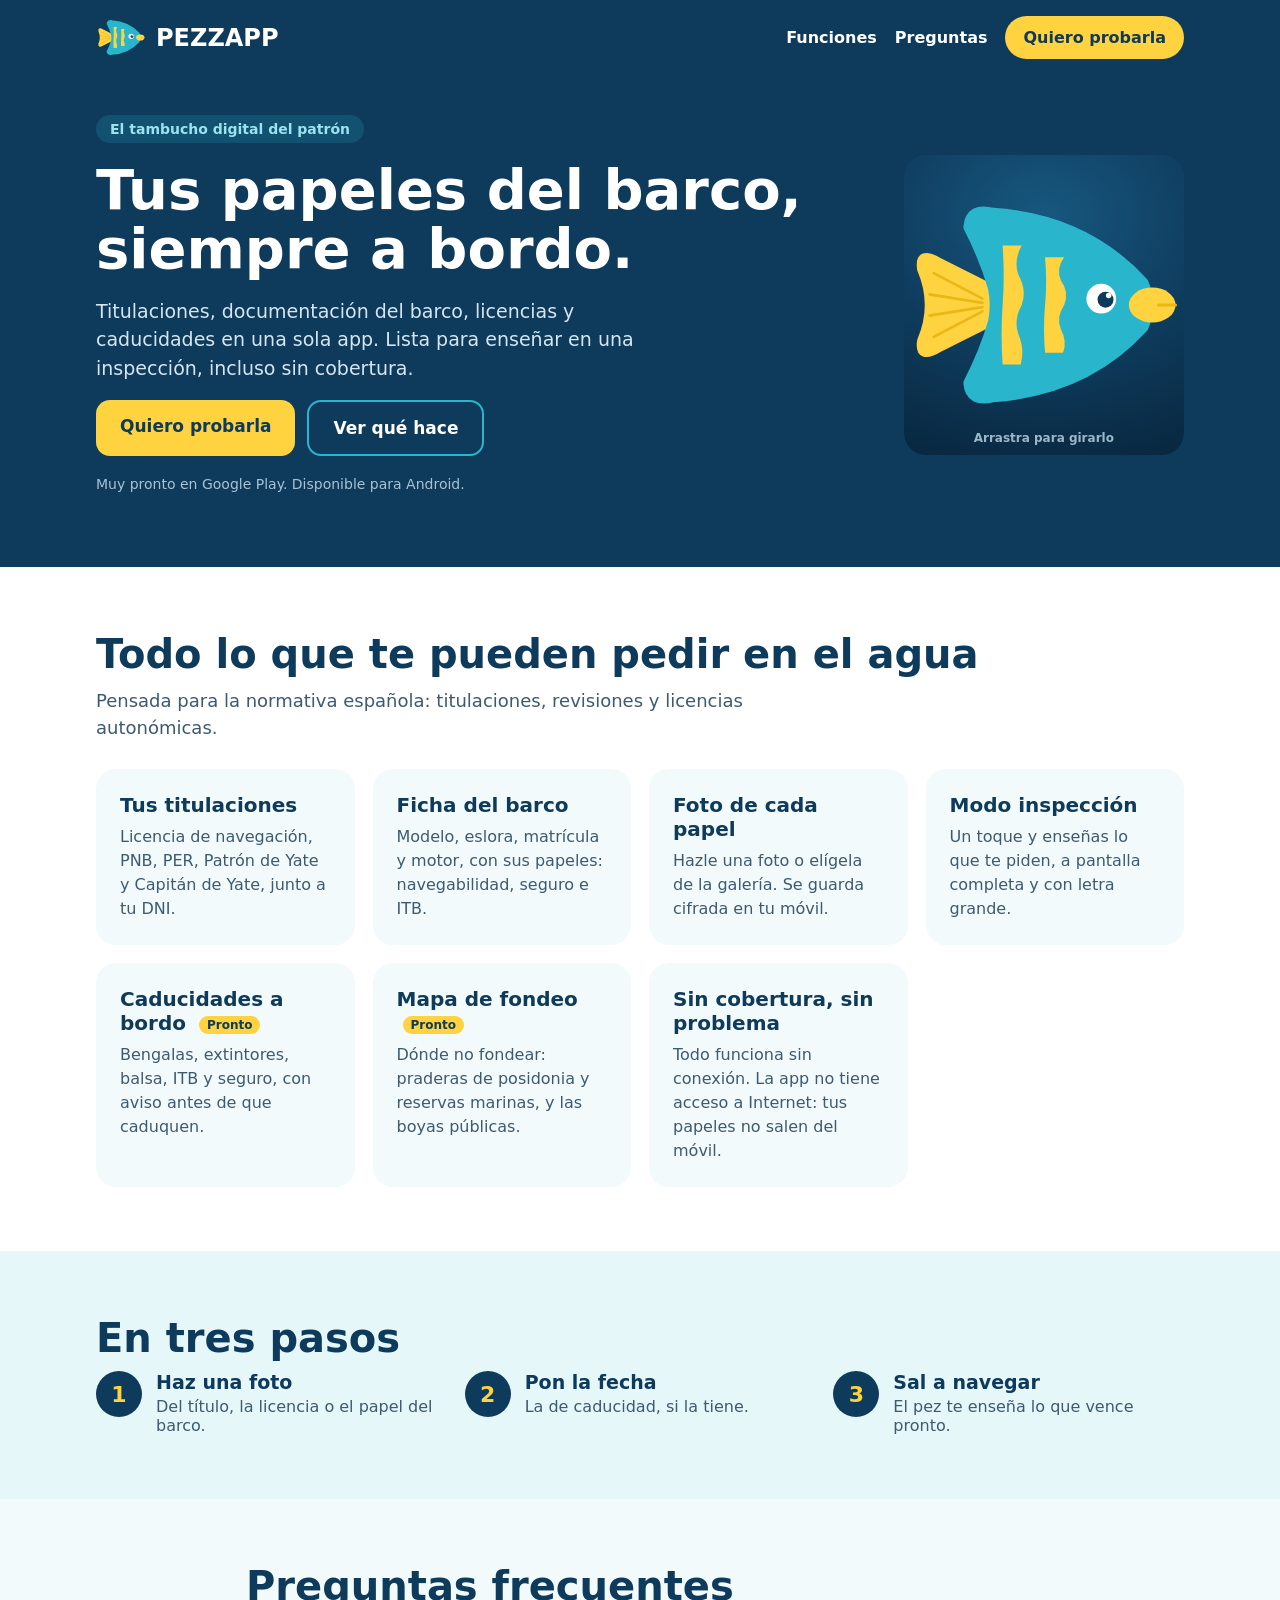
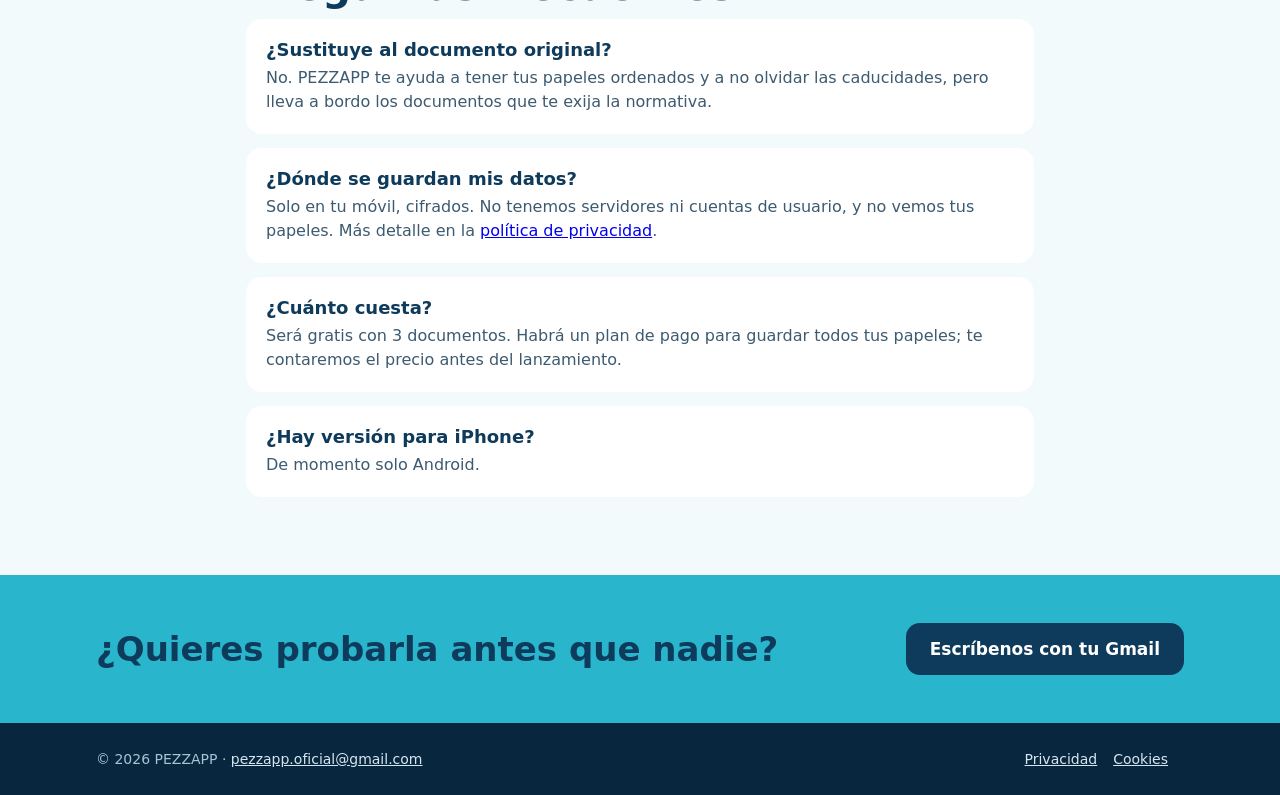
==== sitio/index.html @ 7a9368ae "Web de PEZZAPP: portada y privacidad" ====
<!doctype html>
<html lang="es">
<head>
<meta charset="utf-8">
<meta name="viewport" content="width=device-width, initial-scale=1">
<title>PEZZAPP</title>
<meta name="description" content="Los papeles del barco y tus títulos náuticos en el móvil, con modo inspección y avisos de caducidad.">
<link rel="icon" href="data:image/svg+xml,%3Csvg%20xmlns%3D%22http%3A//www.w3.org/2000/svg%22%20viewBox%3D%220%200%20264%20196%22%3E%3Cg%20transform%3D%22translate%282%202%29%22%3E%0A%3Cpath%20d%3D%22M86.4%2083.2%20L32%2056%20Q11.2%2043.2%2014.4%2062.4%20Q28.8%2096%2014.4%20129.6%20Q11.2%20148.8%2032%20136%20L86.4%20108.8%20Z%22%20fill%3D%22%23FFD23F%22%20stroke%3D%22%23FFD23F%22%20stroke-width%3D%228%22%20stroke-linejoin%3D%22round%22/%3E%0A%3Cg%20stroke%3D%22%23E9B814%22%20stroke-width%3D%222.5%22%20stroke-linecap%3D%22round%22%20fill%3D%22none%22%3E%3Cpath%20d%3D%22M72%2090%20L26%2066%22/%3E%3Cpath%20d%3D%22M72%2094%20L22%2086%22/%3E%3Cpath%20d%3D%22M72%2098%20L22%20106%22/%3E%3Cpath%20d%3D%22M72%20102%20L26%20126%22/%3E%3C/g%3E%0A%3Cpath%20d%3D%22M60%2022.4%20Q61.6%204.8%2081.6%2010.4%20Q168%2016%20222.4%2075.2%20Q232%2096%20222.4%20116.8%20Q168%20176%2081.6%20181.6%20Q61.6%20187.2%2060%20169.6%20Q75.2%20140%2083.2%20112%20Q86.4%2096%2083.2%2080%20Q75.2%2052%2060%2022.4%20Z%22%20fill%3D%22%2329B6CC%22%20stroke%3D%22%2329B6CC%22%20stroke-width%3D%2212%22%20stroke-linejoin%3D%22round%22/%3E%0A%3Cpath%20d%3D%22M91%2040%20Q93%2070%2091%2096%20Q89%20124%2091%20152%20L108%20152%20Q112%20138%20106%20124%20Q101%20110%20109%2096%20Q114%2082%20106%2068%20Q101%2054%20109%2040%20Z%22%20fill%3D%22%23FFD23F%22/%3E%0A%3Cpath%20d%3D%22M131%2051%20Q133%2074%20131%2096%20Q129%20118%20131%20141%20L148%20141%20Q152%20130%20146%20119%20Q141%20108%20149%2096%20Q154%2084%20146%2073%20Q141%2062%20149%2051%20Z%22%20fill%3D%22%23FFD23F%22/%3E%0A%3Ccircle%20cx%3D%22184%22%20cy%3D%2290%22%20r%3D%2214%22%20fill%3D%22%23FFFFFF%22/%3E%3Ccircle%20cx%3D%22188%22%20cy%3D%2291%22%20r%3D%227.5%22%20fill%3D%22%230E3A5B%22/%3E%3Ccircle%20cx%3D%22191%22%20cy%3D%2287%22%20r%3D%222.6%22%20fill%3D%22%23FFFFFF%22/%3E%0A%3Cellipse%20cx%3D%22232%22%20cy%3D%2296%22%20rx%3D%2222%22%20ry%3D%2216.5%22%20fill%3D%22%23FFD23F%22/%3E%3Cpath%20d%3D%22M238%2096%20L254%2096%22%20stroke%3D%22%23E9B814%22%20stroke-width%3D%223%22%20stroke-linecap%3D%22round%22/%3E%0A%3C/g%3E%3C/svg%3E">
<link rel="stylesheet" href="estilo.css">
</head>
<body>
<header class="w-head"><div class="wrap">
  <a class="logo" href="index.html"><svg width="50" height="37" viewBox="0 0 264 196" aria-hidden="true"><g transform="translate(2 2)">
<path d="M86.4 83.2 L32 56 Q11.2 43.2 14.4 62.4 Q28.8 96 14.4 129.6 Q11.2 148.8 32 136 L86.4 108.8 Z" fill="#FFD23F" stroke="#FFD23F" stroke-width="8" stroke-linejoin="round"/>
<g stroke="#E9B814" stroke-width="2.5" stroke-linecap="round" fill="none"><path d="M72 90 L26 66"/><path d="M72 94 L22 86"/><path d="M72 98 L22 106"/><path d="M72 102 L26 126"/></g>
<path d="M60 22.4 Q61.6 4.8 81.6 10.4 Q168 16 222.4 75.2 Q232 96 222.4 116.8 Q168 176 81.6 181.6 Q61.6 187.2 60 169.6 Q75.2 140 83.2 112 Q86.4 96 83.2 80 Q75.2 52 60 22.4 Z" fill="#29B6CC" stroke="#29B6CC" stroke-width="12" stroke-linejoin="round"/>
<path d="M91 40 Q93 70 91 96 Q89 124 91 152 L108 152 Q112 138 106 124 Q101 110 109 96 Q114 82 106 68 Q101 54 109 40 Z" fill="#FFD23F"/>
<path d="M131 51 Q133 74 131 96 Q129 118 131 141 L148 141 Q152 130 146 119 Q141 108 149 96 Q154 84 146 73 Q141 62 149 51 Z" fill="#FFD23F"/>
<circle cx="184" cy="90" r="14" fill="#FFFFFF"/><circle cx="188" cy="91" r="7.5" fill="#0E3A5B"/><circle cx="191" cy="87" r="2.6" fill="#FFFFFF"/>
<ellipse cx="232" cy="96" rx="22" ry="16.5" fill="#FFD23F"/><path d="M238 96 L254 96" stroke="#E9B814" stroke-width="3" stroke-linecap="round"/>
</g></svg>PEZZAPP</a>
  <nav aria-label="Web"><a href="#funciones">Funciones</a><a href="#preguntas">Preguntas</a><a class="pill" href="#probar">Quiero probarla</a></nav>
</div></header>
<main>
<section class="hero"><div class="wrap">
  <div class="copy">
    <span class="tag">El tambucho digital del patrón</span>
    <h1>Tus papeles del barco, siempre a bordo.</h1>
    <p>Titulaciones, documentación del barco, licencias y caducidades en una sola app. Lista para enseñar en una inspección, incluso sin cobertura.</p>
    <div class="ctas"><a class="cta y" href="#probar">Quiero probarla</a><a class="cta o" href="#funciones">Ver qué hace</a></div>
    <p style="font-size:14px;color:#A9C3D4">Muy pronto en Google Play. Disponible para Android.</p>
  </div>
  <div class="fishbox"><iframe src="pez/pez.html" title="El pez de PEZZAPP en 3D" loading="lazy"></iframe><div class="hint">Arrastra para girarlo</div></div>
</div></section>

<section class="s" id="funciones"><div class="wrap">
  <h2>Todo lo que te pueden pedir en el agua</h2>
  <p class="lead">Pensada para la normativa española: titulaciones, revisiones y licencias autonómicas.</p>
  <div class="grid">
    <div class="feat"><h3>Tus titulaciones</h3><p>Licencia de navegación, PNB, PER, Patrón de Yate y Capitán de Yate, junto a tu DNI.</p></div>
    <div class="feat"><h3>Ficha del barco</h3><p>Modelo, eslora, matrícula y motor, con sus papeles: navegabilidad, seguro e ITB.</p></div>
    <div class="feat"><h3>Foto de cada papel</h3><p>Hazle una foto o elígela de la galería. Se guarda cifrada en tu móvil.</p></div>
    <div class="feat"><h3>Modo inspección</h3><p>Un toque y enseñas lo que te piden, a pantalla completa y con letra grande.</p></div>
    <div class="feat"><h3>Caducidades a bordo <span class="soon">Pronto</span></h3><p>Bengalas, extintores, balsa, ITB y seguro, con aviso antes de que caduquen.</p></div>
    <div class="feat"><h3>Mapa de fondeo <span class="soon">Pronto</span></h3><p>Dónde no fondear: praderas de posidonia y reservas marinas, y las boyas públicas.</p></div>
    <div class="feat"><h3>Sin cobertura, sin problema</h3><p>Todo funciona sin conexión. La app no tiene acceso a Internet: tus papeles no salen del móvil.</p></div>
  </div>
</div></section>

<section class="s steps"><div class="wrap">
  <h2>En tres pasos</h2>
  <div class="grid">
    <div class="step"><span class="num">1</span><div><h3>Haz una foto</h3><p>Del título, la licencia o el papel del barco.</p></div></div>
    <div class="step"><span class="num">2</span><div><h3>Pon la fecha</h3><p>La de caducidad, si la tiene.</p></div></div>
    <div class="step"><span class="num">3</span><div><h3>Sal a navegar</h3><p>El pez te enseña lo que vence pronto.</p></div></div>
  </div>
</div></section>

<section class="s faq" id="preguntas"><div class="wrap" style="max-width:820px">
  <h2>Preguntas frecuentes</h2>
  <div class="q"><h3>¿Sustituye al documento original?</h3><p>No. PEZZAPP te ayuda a tener tus papeles ordenados y a no olvidar las caducidades, pero lleva a bordo los documentos que te exija la normativa.</p></div>
  <div class="q"><h3>¿Dónde se guardan mis datos?</h3><p>Solo en tu móvil, cifrados. No tenemos servidores ni cuentas de usuario, y no vemos tus papeles. Más detalle en la <a href="privacidad.html">política de privacidad</a>.</p></div>
  <div class="q"><h3>¿Cuánto cuesta?</h3><p>Será gratis con 3 documentos. Habrá un plan de pago para guardar todos tus papeles; te contaremos el precio antes del lanzamiento.</p></div>
  <div class="q"><h3>¿Hay versión para iPhone?</h3><p>De momento solo Android.</p></div>
</div></section>

<section class="band" id="probar"><div class="wrap">
  <h2>¿Quieres probarla antes que nadie?</h2>
  <a class="cta" href="mailto:pezzapp.oficial@gmail.com?subject=Quiero%20probar%20PEZZAPP&amp;body=Mi%20Gmail%20(el%20de%20Google%20Play)%20es%3A%20">Escríbenos con tu Gmail</a>
</div></section>
</main>
<footer><div class="wrap">
  <span>© 2026 PEZZAPP · <a href="mailto:pezzapp.oficial@gmail.com">pezzapp.oficial@gmail.com</a></span>
  <span><a href="privacidad.html">Privacidad</a><a href="privacidad.html#cookies">Cookies</a></span>
</div></footer>
</body>
</html>
---- sitio/estilo.css ----
@font-face { font-family: "Nunito"; src: url(fuentes/nunito_400.ttf) format("truetype"); font-weight: 400; font-display: swap; }
@font-face { font-family: "Nunito"; src: url(fuentes/nunito_700.ttf) format("truetype"); font-weight: 700; font-display: swap; }
@font-face { font-family: "Nunito"; src: url(fuentes/nunito_800.ttf) format("truetype"); font-weight: 800; font-display: swap; }
@font-face { font-family: "Nunito"; src: url(fuentes/nunito_900.ttf) format("truetype"); font-weight: 900; font-display: swap; }
:root {
  --sea: #0E3A5B; --sea-deep: #08263D; --turq: #29B6CC; --yellow: #FFD23F;
  --foam: #F2FAFC; --ink: #0E3A5B; --muted: #3C5A70; --line: #CFE3EA;
}
* { box-sizing: border-box; }
body { margin: 0; background: #fff; color: var(--ink); font-family: "Nunito", system-ui, sans-serif; }
a:focus-visible { outline: 3px solid var(--turq); outline-offset: 2px; }
.wrap { max-width: 1120px; margin: 0 auto; padding: 0 16px; }
.w-head { background: var(--sea); color: #fff; }
.w-head .wrap { display: flex; flex-wrap: wrap; gap: 14px; align-items: center; justify-content: space-between; padding-top: 16px; padding-bottom: 16px; }
.logo { display: flex; align-items: center; gap: 10px; font-weight: 900; font-size: 24px; color: #fff; text-decoration: none; }
.w-head nav { display: flex; flex-wrap: wrap; gap: 18px; align-items: center; font-weight: 700; }
.w-head nav a { color: #fff; text-decoration: none; }
.pill { background: var(--yellow); color: var(--ink) !important; padding: 12px 18px; border-radius: 999px; font-weight: 900; }
.hero { background: var(--sea); color: #fff; }
.hero .wrap { display: flex; flex-wrap: wrap; gap: 36px; align-items: center; padding-top: 40px; padding-bottom: 72px; }
.hero .copy { flex: 999 1 420px; min-width: 0; display: flex; flex-direction: column; gap: 18px; }
.hero h1 { margin: 0; font-size: clamp(36px, 6vw, 56px); line-height: 1.05; font-weight: 900; }
.hero p { margin: 0; font-size: 19px; line-height: 1.5; color: #D6E6F0; max-width: 560px; }
.tag { align-self: flex-start; background: rgba(41,182,204,.18); color: #9BE3EE; font-weight: 800; padding: 6px 14px; border-radius: 999px; font-size: 14px; }
.ctas { display: flex; flex-wrap: wrap; gap: 12px; }
.cta { padding: 16px 24px; border-radius: 14px; font-weight: 900; font-size: 17px; text-decoration: none; }
.cta.y { background: var(--yellow); color: var(--ink); }
.cta.o { border: 2px solid var(--turq); color: #fff; }
.fishbox { flex: 1 1 280px; height: 300px; border-radius: 22px; overflow: hidden; background: radial-gradient(120% 90% at 50% 20%, #17577F 0%, var(--sea) 55%, var(--sea-deep) 100%); position: relative; }
.fishbox iframe { border: 0; width: 100%; height: 100%; display: block; }
.fishbox .hint { position: absolute; left: 0; right: 0; bottom: 10px; text-align: center; font-size: 12px; color: #9BB8CB; font-weight: 700; pointer-events: none; }
section.s { padding: 64px 0; }
section.s h2 { margin: 0 0 10px; font-size: clamp(28px, 4vw, 40px); font-weight: 900; }
section.s .lead { margin: 0 0 28px; font-size: 18px; color: var(--muted); max-width: 680px; line-height: 1.5; }
.grid { display: grid; grid-template-columns: repeat(auto-fit, minmax(240px, 1fr)); gap: 18px; }
.feat { background: var(--foam); border-radius: 20px; padding: 24px; }
.feat h3 { margin: 0 0 8px; font-size: 20px; font-weight: 900; }
.feat p { margin: 0; font-size: 16px; line-height: 1.5; color: var(--muted); }
.soon { display: inline-block; margin-left: 6px; background: var(--yellow); color: var(--ink); font-size: 12px; font-weight: 900; padding: 2px 8px; border-radius: 999px; vertical-align: middle; }
.steps { background: #E6F7FA; }
.step { display: flex; gap: 14px; align-items: flex-start; }
.num { flex: 0 0 46px; height: 46px; border-radius: 50%; background: var(--sea); color: var(--yellow); font-weight: 900; font-size: 22px; display: flex; align-items: center; justify-content: center; }
.step h3 { margin: 0 0 4px; font-size: 19px; font-weight: 900; }
.step p { margin: 0; color: var(--muted); }
.faq { background: var(--foam); }
.q { background: #fff; border-radius: 16px; padding: 20px; margin-bottom: 14px; }
.q h3 { margin: 0 0 6px; font-size: 18px; font-weight: 900; }
.q p { margin: 0; color: var(--muted); line-height: 1.5; }
.band { background: var(--turq); }
.band .wrap { display: flex; flex-wrap: wrap; gap: 20px; align-items: center; justify-content: space-between; padding-top: 48px; padding-bottom: 48px; }
.band h2 { margin: 0; font-size: clamp(26px, 4vw, 34px); font-weight: 900; color: var(--ink); }
.band a { background: var(--sea); color: #fff; }
.legal { padding: 48px 0 64px; }
.legal .wrap { max-width: 820px; }
.legal h1 { font-size: clamp(30px, 5vw, 42px); font-weight: 900; margin: 0 0 6px; }
.legal h2 { font-size: 22px; font-weight: 900; margin: 32px 0 8px; }
.legal p, .legal li { font-size: 17px; line-height: 1.6; color: #22465F; }
.legal .fecha { color: var(--muted); font-weight: 700; }
footer { background: var(--sea-deep); color: #A9C3D4; font-size: 14px; }
footer .wrap { display: flex; flex-wrap: wrap; gap: 16px; justify-content: space-between; padding-top: 28px; padding-bottom: 28px; }
footer a { color: #D6E6F0; margin-right: 16px; }
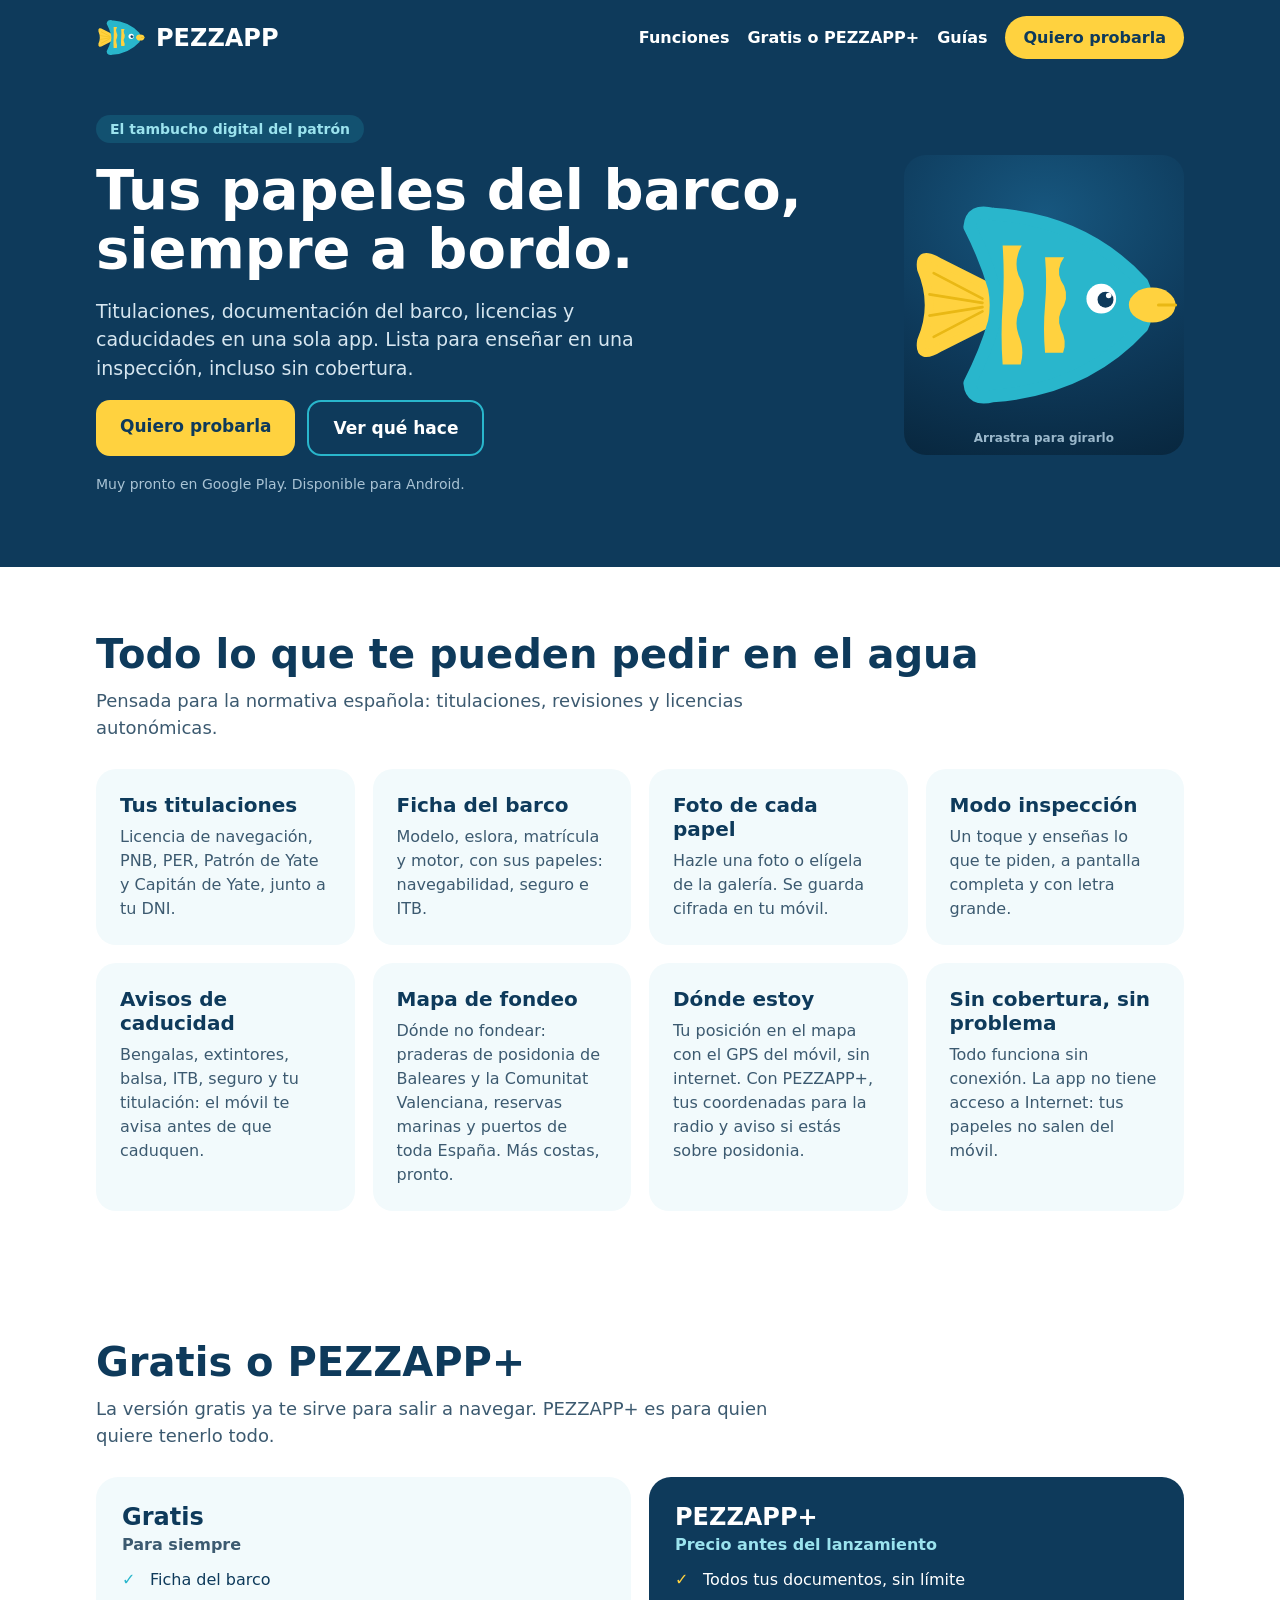
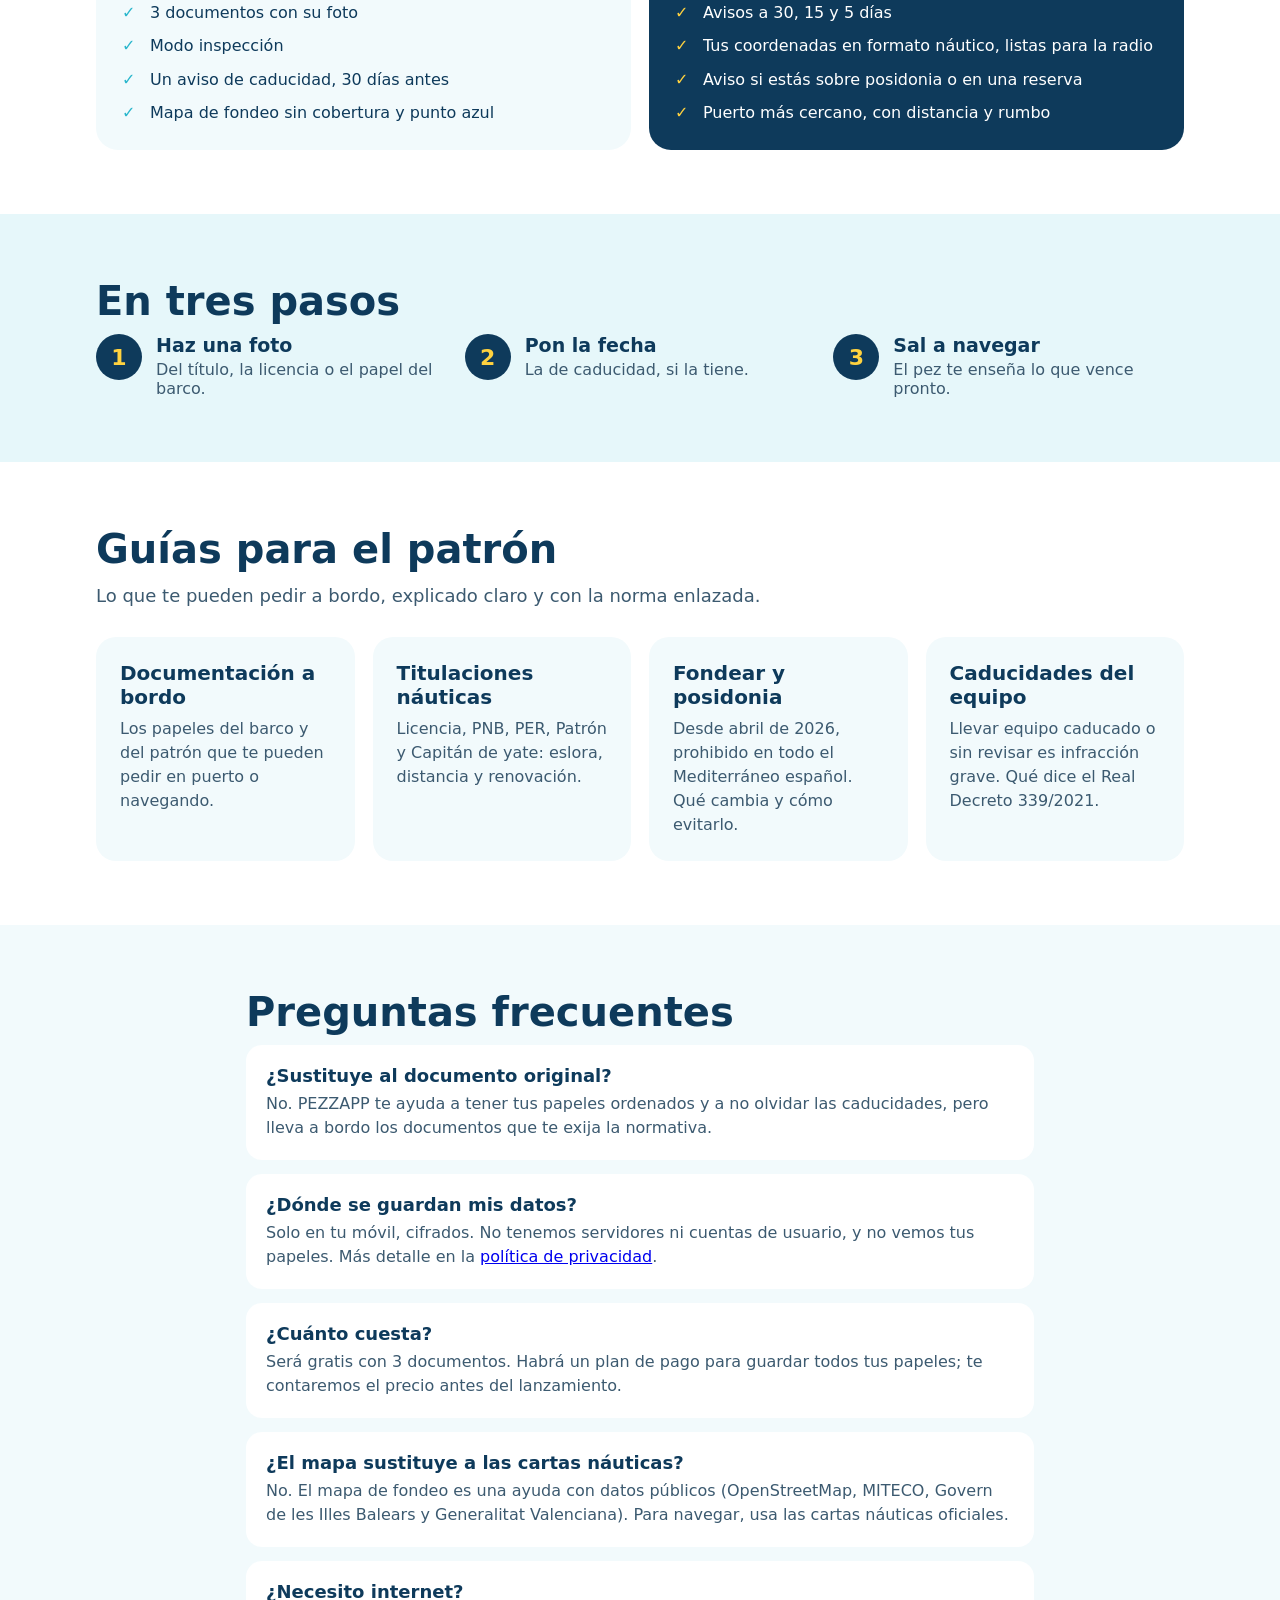
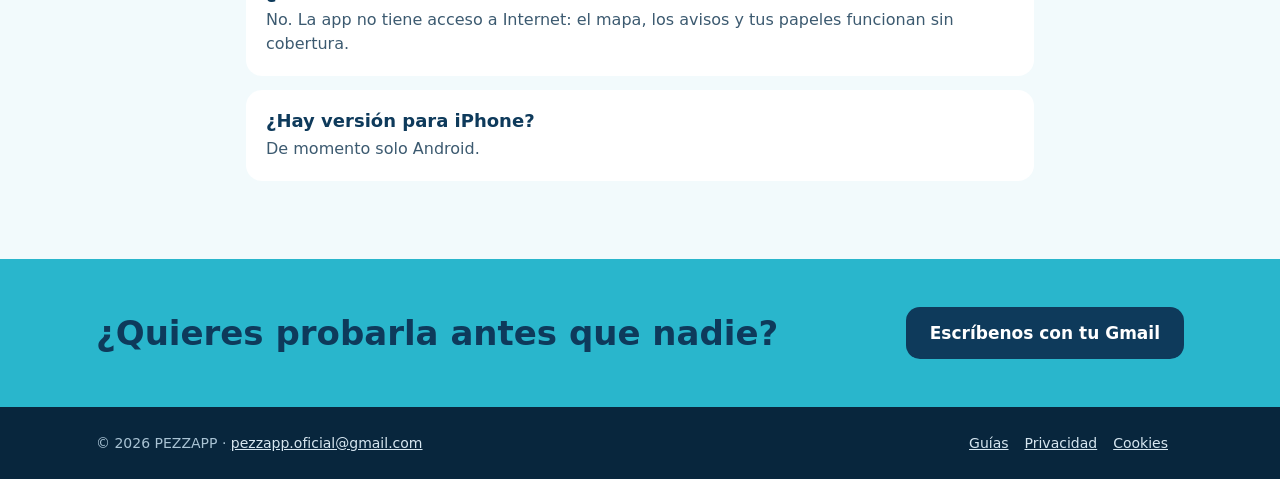
==== commit 8f376345: "Web: guías para el patrón, planes gratis/PEZZAPP+, mapa y GPS en la portada, sitemap" ====
--- a/sitio/index.html
+++ b/sitio/index.html
@@ -3,9 +3,14 @@
 <head>
 <meta charset="utf-8">
 <meta name="viewport" content="width=device-width, initial-scale=1">
-<title>PEZZAPP</title>
+<title>PEZZAPP: los papeles del barco en el móvil</title>
 <meta name="description" content="Los papeles del barco y tus títulos náuticos en el móvil, con modo inspección y avisos de caducidad.">
 <link rel="icon" href="data:image/svg+xml,%3Csvg%20xmlns%3D%22http%3A//www.w3.org/2000/svg%22%20viewBox%3D%220%200%20264%20196%22%3E%3Cg%20transform%3D%22translate%282%202%29%22%3E%0A%3Cpath%20d%3D%22M86.4%2083.2%20L32%2056%20Q11.2%2043.2%2014.4%2062.4%20Q28.8%2096%2014.4%20129.6%20Q11.2%20148.8%2032%20136%20L86.4%20108.8%20Z%22%20fill%3D%22%23FFD23F%22%20stroke%3D%22%23FFD23F%22%20stroke-width%3D%228%22%20stroke-linejoin%3D%22round%22/%3E%0A%3Cg%20stroke%3D%22%23E9B814%22%20stroke-width%3D%222.5%22%20stroke-linecap%3D%22round%22%20fill%3D%22none%22%3E%3Cpath%20d%3D%22M72%2090%20L26%2066%22/%3E%3Cpath%20d%3D%22M72%2094%20L22%2086%22/%3E%3Cpath%20d%3D%22M72%2098%20L22%20106%22/%3E%3Cpath%20d%3D%22M72%20102%20L26%20126%22/%3E%3C/g%3E%0A%3Cpath%20d%3D%22M60%2022.4%20Q61.6%204.8%2081.6%2010.4%20Q168%2016%20222.4%2075.2%20Q232%2096%20222.4%20116.8%20Q168%20176%2081.6%20181.6%20Q61.6%20187.2%2060%20169.6%20Q75.2%20140%2083.2%20112%20Q86.4%2096%2083.2%2080%20Q75.2%2052%2060%2022.4%20Z%22%20fill%3D%22%2329B6CC%22%20stroke%3D%22%2329B6CC%22%20stroke-width%3D%2212%22%20stroke-linejoin%3D%22round%22/%3E%0A%3Cpath%20d%3D%22M91%2040%20Q93%2070%2091%2096%20Q89%20124%2091%20152%20L108%20152%20Q112%20138%20106%20124%20Q101%20110%20109%2096%20Q114%2082%20106%2068%20Q101%2054%20109%2040%20Z%22%20fill%3D%22%23FFD23F%22/%3E%0A%3Cpath%20d%3D%22M131%2051%20Q133%2074%20131%2096%20Q129%20118%20131%20141%20L148%20141%20Q152%20130%20146%20119%20Q141%20108%20149%2096%20Q154%2084%20146%2073%20Q141%2062%20149%2051%20Z%22%20fill%3D%22%23FFD23F%22/%3E%0A%3Ccircle%20cx%3D%22184%22%20cy%3D%2290%22%20r%3D%2214%22%20fill%3D%22%23FFFFFF%22/%3E%3Ccircle%20cx%3D%22188%22%20cy%3D%2291%22%20r%3D%227.5%22%20fill%3D%22%230E3A5B%22/%3E%3Ccircle%20cx%3D%22191%22%20cy%3D%2287%22%20r%3D%222.6%22%20fill%3D%22%23FFFFFF%22/%3E%0A%3Cellipse%20cx%3D%22232%22%20cy%3D%2296%22%20rx%3D%2222%22%20ry%3D%2216.5%22%20fill%3D%22%23FFD23F%22/%3E%3Cpath%20d%3D%22M238%2096%20L254%2096%22%20stroke%3D%22%23E9B814%22%20stroke-width%3D%223%22%20stroke-linecap%3D%22round%22/%3E%0A%3C/g%3E%3C/svg%3E">
+<link rel="canonical" href="https://pezzapp.com/">
+<meta property="og:title" content="PEZZAPP: los papeles del barco en el móvil">
+<meta property="og:description" content="Los papeles del barco y tus títulos náuticos en el móvil, con modo inspección, avisos de caducidad y mapa de fondeo sin cobertura.">
+<meta property="og:type" content="website">
+<meta property="og:url" content="https://pezzapp.com/">
 <link rel="stylesheet" href="estilo.css">
 </head>
 <body>
@@ -19,7 +24,7 @@
 <circle cx="184" cy="90" r="14" fill="#FFFFFF"/><circle cx="188" cy="91" r="7.5" fill="#0E3A5B"/><circle cx="191" cy="87" r="2.6" fill="#FFFFFF"/>
 <ellipse cx="232" cy="96" rx="22" ry="16.5" fill="#FFD23F"/><path d="M238 96 L254 96" stroke="#E9B814" stroke-width="3" stroke-linecap="round"/>
 </g></svg>PEZZAPP</a>
-  <nav aria-label="Web"><a href="#funciones">Funciones</a><a href="#preguntas">Preguntas</a><a class="pill" href="#probar">Quiero probarla</a></nav>
+  <nav aria-label="Web"><a href="#funciones">Funciones</a><a href="#planes">Gratis o PEZZAPP+</a><a href="guias/index.html">Guías</a><a class="pill" href="#probar">Quiero probarla</a></nav>
 </div></header>
 <main>
 <section class="hero"><div class="wrap">
@@ -41,9 +46,31 @@
     <div class="feat"><h3>Ficha del barco</h3><p>Modelo, eslora, matrícula y motor, con sus papeles: navegabilidad, seguro e ITB.</p></div>
     <div class="feat"><h3>Foto de cada papel</h3><p>Hazle una foto o elígela de la galería. Se guarda cifrada en tu móvil.</p></div>
     <div class="feat"><h3>Modo inspección</h3><p>Un toque y enseñas lo que te piden, a pantalla completa y con letra grande.</p></div>
-    <div class="feat"><h3>Caducidades a bordo <span class="soon">Pronto</span></h3><p>Bengalas, extintores, balsa, ITB y seguro, con aviso antes de que caduquen.</p></div>
-    <div class="feat"><h3>Mapa de fondeo <span class="soon">Pronto</span></h3><p>Dónde no fondear: praderas de posidonia y reservas marinas, y las boyas públicas.</p></div>
+    <div class="feat"><h3>Avisos de caducidad</h3><p>Bengalas, extintores, balsa, ITB, seguro y tu titulación: el móvil te avisa antes de que caduquen.</p></div>
+    <div class="feat"><h3>Mapa de fondeo</h3><p>Dónde no fondear: praderas de posidonia de Baleares y la Comunitat Valenciana, reservas marinas y puertos de toda España. Más costas, pronto.</p></div>
+    <div class="feat"><h3>Dónde estoy</h3><p>Tu posición en el mapa con el GPS del móvil, sin internet. Con PEZZAPP+, tus coordenadas para la radio y aviso si estás sobre posidonia.</p></div>
     <div class="feat"><h3>Sin cobertura, sin problema</h3><p>Todo funciona sin conexión. La app no tiene acceso a Internet: tus papeles no salen del móvil.</p></div>
+  </div>
+</div></section>
+
+<section class="s" id="planes"><div class="wrap">
+  <h2>Gratis o PEZZAPP+</h2>
+  <p class="lead">La versión gratis ya te sirve para salir a navegar. PEZZAPP+ es para quien quiere tenerlo todo.</p>
+  <div class="planes">
+    <div class="plan"><h3>Gratis</h3><p class="sub">Para siempre</p><ul>
+      <li>Ficha del barco</li>
+      <li>3 documentos con su foto</li>
+      <li>Modo inspección</li>
+      <li>Un aviso de caducidad, 30 días antes</li>
+      <li>Mapa de fondeo sin cobertura y punto azul</li>
+    </ul></div>
+    <div class="plan plus"><h3>PEZZAPP+</h3><p class="sub">Precio antes del lanzamiento</p><ul>
+      <li>Todos tus documentos, sin límite</li>
+      <li>Avisos a 30, 15 y 5 días</li>
+      <li>Tus coordenadas en formato náutico, listas para la radio</li>
+      <li>Aviso si estás sobre posidonia o en una reserva</li>
+      <li>Puerto más cercano, con distancia y rumbo</li>
+    </ul></div>
   </div>
 </div></section>
 
@@ -56,11 +83,24 @@
   </div>
 </div></section>
 
+<section class="s" id="guias"><div class="wrap">
+  <h2>Guías para el patrón</h2>
+  <p class="lead">Lo que te pueden pedir a bordo, explicado claro y con la norma enlazada.</p>
+  <div class="guias">
+<a class="guia" href="guias/documentacion-a-bordo.html"><h3>Documentación a bordo</h3><p>Los papeles del barco y del patrón que te pueden pedir en puerto o navegando.</p></a>
+<a class="guia" href="guias/titulaciones-nauticas.html"><h3>Titulaciones náuticas</h3><p>Licencia, PNB, PER, Patrón y Capitán de yate: eslora, distancia y renovación.</p></a>
+<a class="guia" href="guias/fondear-posidonia.html"><h3>Fondear y posidonia</h3><p>Desde abril de 2026, prohibido en todo el Mediterráneo español. Qué cambia y cómo evitarlo.</p></a>
+<a class="guia" href="guias/caducidades-equipo-seguridad.html"><h3>Caducidades del equipo</h3><p>Llevar equipo caducado o sin revisar es infracción grave. Qué dice el Real Decreto 339/2021.</p></a>
+  </div>
+</div></section>
+
 <section class="s faq" id="preguntas"><div class="wrap" style="max-width:820px">
   <h2>Preguntas frecuentes</h2>
   <div class="q"><h3>¿Sustituye al documento original?</h3><p>No. PEZZAPP te ayuda a tener tus papeles ordenados y a no olvidar las caducidades, pero lleva a bordo los documentos que te exija la normativa.</p></div>
   <div class="q"><h3>¿Dónde se guardan mis datos?</h3><p>Solo en tu móvil, cifrados. No tenemos servidores ni cuentas de usuario, y no vemos tus papeles. Más detalle en la <a href="privacidad.html">política de privacidad</a>.</p></div>
   <div class="q"><h3>¿Cuánto cuesta?</h3><p>Será gratis con 3 documentos. Habrá un plan de pago para guardar todos tus papeles; te contaremos el precio antes del lanzamiento.</p></div>
+  <div class="q"><h3>¿El mapa sustituye a las cartas náuticas?</h3><p>No. El mapa de fondeo es una ayuda con datos públicos (OpenStreetMap, MITECO, Govern de les Illes Balears y Generalitat Valenciana). Para navegar, usa las cartas náuticas oficiales.</p></div>
+  <div class="q"><h3>¿Necesito internet?</h3><p>No. La app no tiene acceso a Internet: el mapa, los avisos y tus papeles funcionan sin cobertura.</p></div>
   <div class="q"><h3>¿Hay versión para iPhone?</h3><p>De momento solo Android.</p></div>
 </div></section>
 
@@ -71,7 +111,7 @@
 </main>
 <footer><div class="wrap">
   <span>© 2026 PEZZAPP · <a href="mailto:pezzapp.oficial@gmail.com">pezzapp.oficial@gmail.com</a></span>
-  <span><a href="privacidad.html">Privacidad</a><a href="privacidad.html#cookies">Cookies</a></span>
+  <span><a href="guias/index.html">Guías</a><a href="privacidad.html">Privacidad</a><a href="privacidad.html#cookies">Cookies</a></span>
 </div></footer>
 </body>
 </html>
--- a/sitio/estilo.css
+++ b/sitio/estilo.css
@@ -59,3 +59,31 @@
 footer { background: var(--sea-deep); color: #A9C3D4; font-size: 14px; }
 footer .wrap { display: flex; flex-wrap: wrap; gap: 16px; justify-content: space-between; padding-top: 28px; padding-bottom: 28px; }
 footer a { color: #D6E6F0; margin-right: 16px; }
+/* Guías y planes (27-11-2026) */
+.legal .entradilla { font-size: 19px; line-height: 1.55; color: var(--muted); }
+.legal .miga { margin: 0 0 8px; font-weight: 800; font-size: 15px; }
+.legal .miga a { color: var(--turq); text-decoration: none; }
+.legal ul { padding-left: 22px; }
+.legal .nota { font-size: 14px; color: var(--muted); border-top: 1px solid var(--line); padding-top: 14px; margin-top: 32px; }
+.legal .fuentes li { font-size: 15px; }
+.tabla { overflow-x: auto; margin: 12px 0 8px; }
+.tabla table { border-collapse: collapse; width: 100%; min-width: 480px; font-size: 16px; }
+.tabla th, .tabla td { text-align: left; padding: 10px 12px; border-bottom: 1px solid var(--line); vertical-align: top; color: #22465F; }
+.tabla th { background: var(--foam); font-weight: 900; color: var(--ink); }
+.caja-app { background: #E6F7FA; border-left: 6px solid var(--turq); border-radius: 14px; padding: 18px 20px; margin: 32px 0 8px; font-size: 17px; line-height: 1.55; color: #22465F; }
+.caja-app a { font-weight: 900; color: var(--ink); }
+.guias { display: grid; grid-template-columns: repeat(auto-fit, minmax(240px, 1fr)); gap: 18px; margin-top: 20px; }
+.guia { display: block; background: var(--foam); border-radius: 20px; padding: 22px; text-decoration: none; color: var(--ink); border: 2px solid transparent; }
+.guia:hover, .guia:focus-visible { border-color: var(--turq); }
+.guia h2, .guia h3 { margin: 0 0 8px; font-size: 20px; font-weight: 900; }
+.legal .guia p, .guia p { margin: 0; font-size: 16px; line-height: 1.5; color: var(--muted); }
+.planes { display: grid; grid-template-columns: repeat(auto-fit, minmax(260px, 1fr)); gap: 18px; }
+.plan { border-radius: 22px; padding: 26px; background: var(--foam); }
+.plan.plus { background: var(--sea); color: #fff; }
+.plan h3 { margin: 0 0 4px; font-size: 24px; font-weight: 900; }
+.plan .sub { margin: 0 0 14px; color: var(--muted); font-weight: 700; }
+.plan.plus .sub { color: #9BE3EE; }
+.plan ul { margin: 0; padding: 0; list-style: none; display: grid; gap: 10px; }
+.plan li { font-size: 16px; line-height: 1.45; padding-left: 28px; position: relative; }
+.plan li::before { content: "✓"; position: absolute; left: 0; font-weight: 900; color: var(--turq); }
+.plan.plus li::before { color: var(--yellow); }
